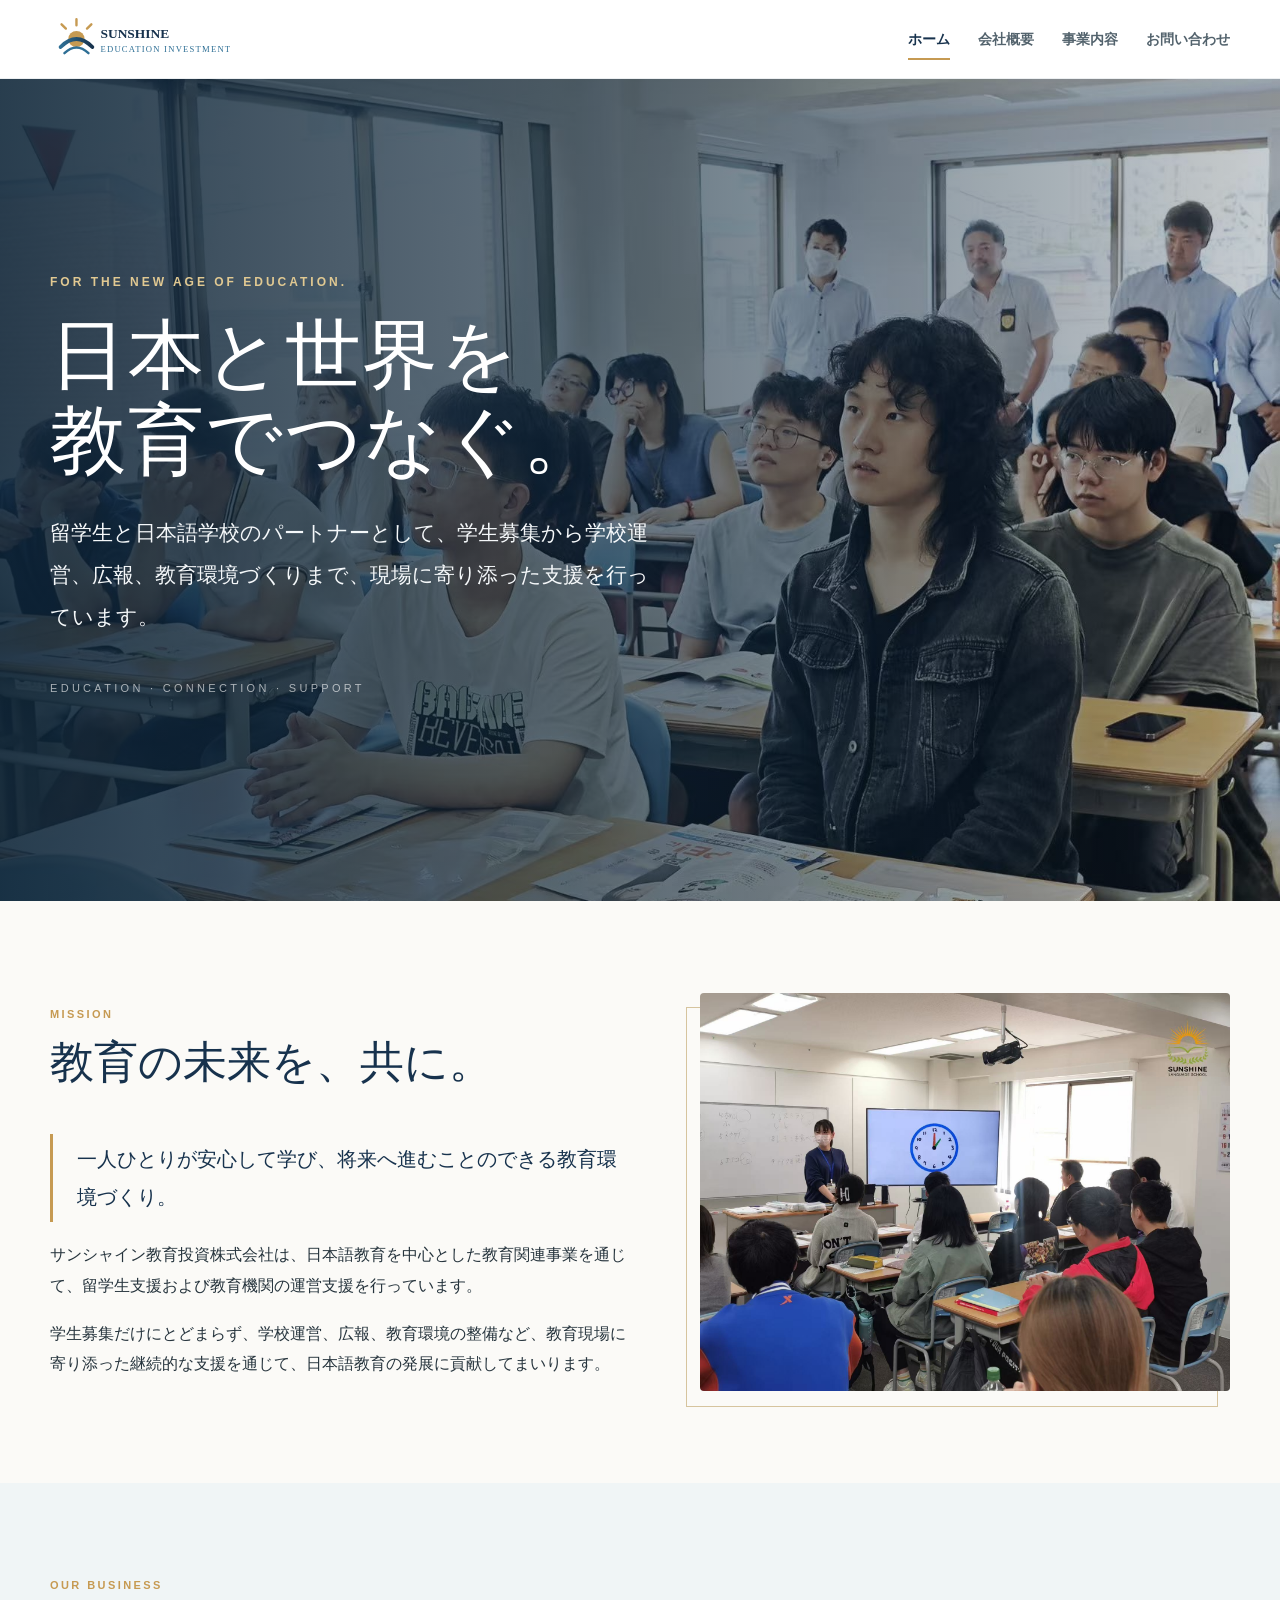
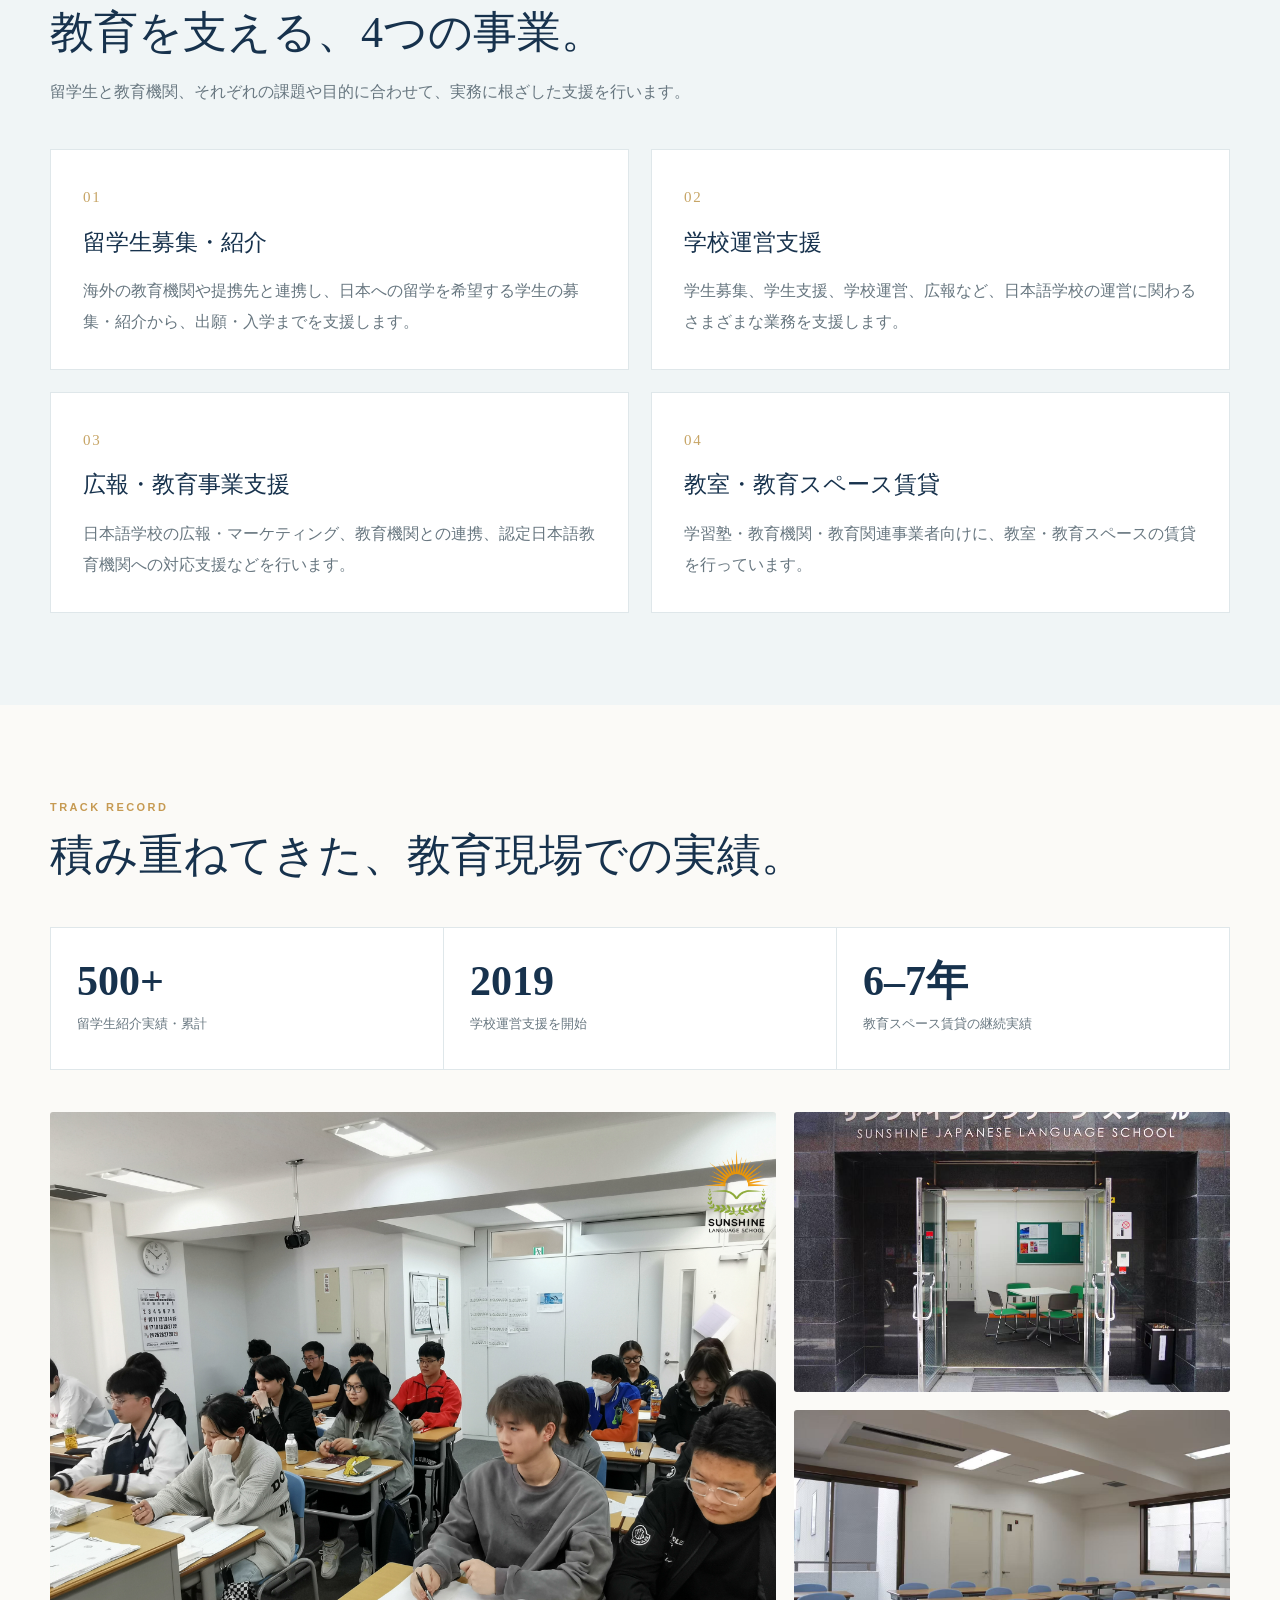
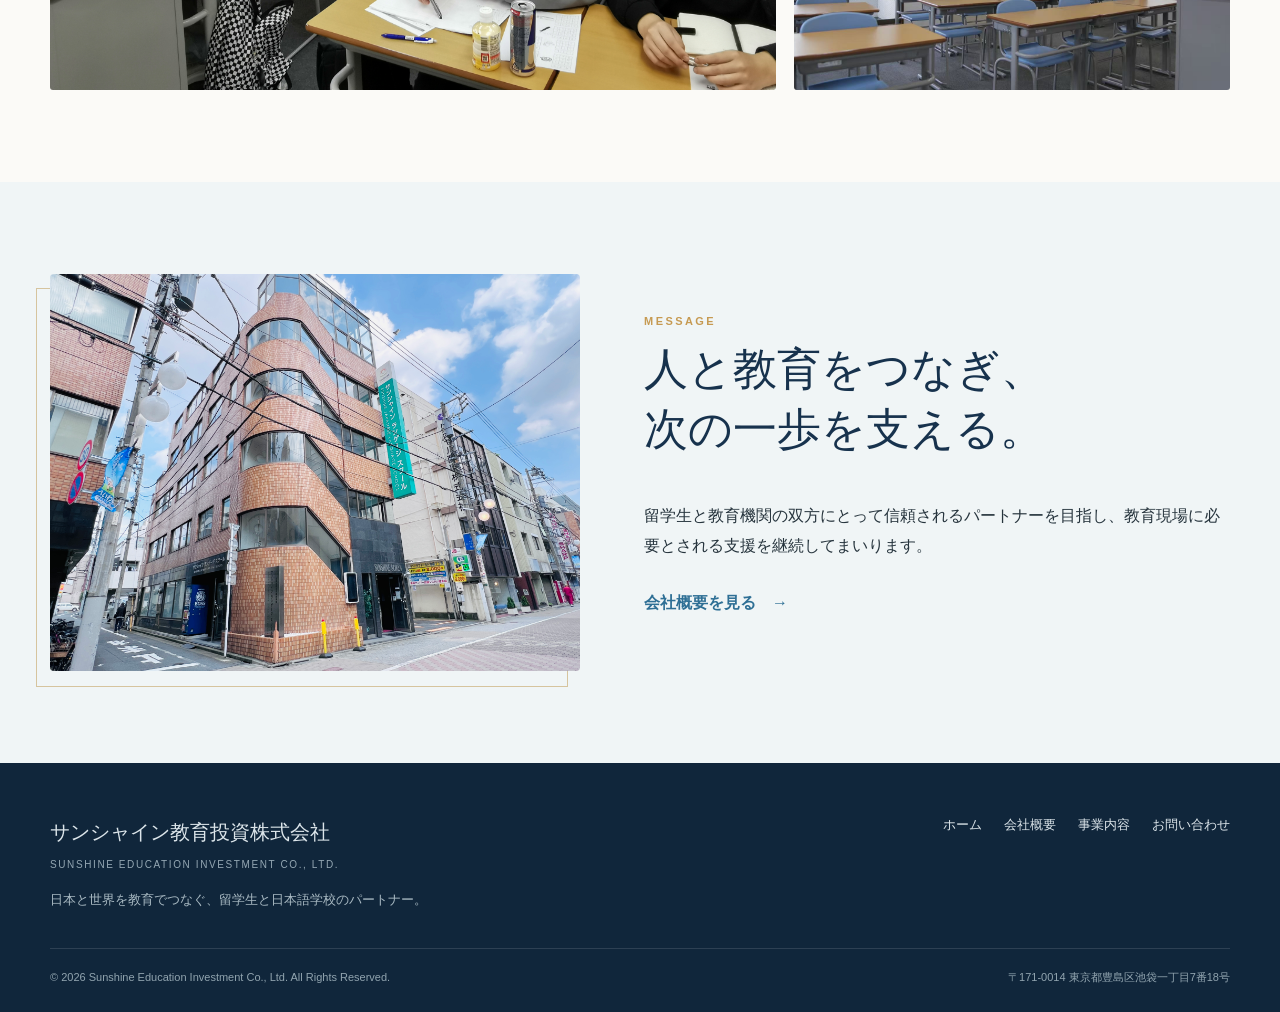
==== index.html @ 7b89a707 "Add files via upload" ====
<!doctype html>
<html lang="ja"><head>
<meta charset="utf-8">
<meta name="viewport" content="width=device-width, initial-scale=1">
<meta name="description" content="日本と世界を教育でつなぐ、留学生と日本語学校のパートナー。">
<title>ホーム｜サンシャイン教育投資株式会社</title>
<link rel="stylesheet" href="assets/style.css">
<script defer src="assets/site.js"></script>
</head><body><header class="site-header"><div class="container navbar">
<a class="brand" href="index.html"><img class="brand-logo" src="assets/logo.svg" alt="サンシャイン教育投資株式会社"></a>
<button class="menu-btn" type="button" aria-label="メニュー" aria-expanded="false">☰</button>
<nav class="nav"><a class="active" href="index.html">ホーム</a><a class="" href="about.html">会社概要</a><a class="" href="service.html">事業内容</a><a class="" href="contact.html">お問い合わせ</a></nav>
</div></header><main>
<section class="hero"><div class="hero-image" style="background-image:url('assets/img/classroom-students.jpg')"></div><div class="hero-content fade">
<p class="eyebrow">FOR THE NEW AGE OF EDUCATION.</p>
<h1>日本と世界を<br>教育でつなぐ。</h1>
<p class="hero-lead">留学生と日本語学校のパートナーとして、学生募集から学校運営、広報、教育環境づくりまで、現場に寄り添った支援を行っています。</p>
<p class="hero-en">EDUCATION · CONNECTION · SUPPORT</p>
</div></section>

<section class="section"><div class="container split">
<div class="prose"><div class="section-head"><div class="section-kicker">MISSION</div><h2 class="section-title">教育の未来を、共に。</h2></div>
<p class="highlight">一人ひとりが安心して学び、将来へ進むことのできる教育環境づくり。</p>
<p>サンシャイン教育投資株式会社は、日本語教育を中心とした教育関連事業を通じて、留学生支援および教育機関の運営支援を行っています。</p>
<p>学生募集だけにとどまらず、学校運営、広報、教育環境の整備など、教育現場に寄り添った継続的な支援を通じて、日本語教育の発展に貢献してまいります。</p>
</div>
<div class="image-frame"><img src="assets/img/teacher-support.jpg" alt="教育現場で学生を支援する様子"></div>
</div></section>

<section class="section alt"><div class="container"><div class="section-head"><div class="section-kicker">OUR BUSINESS</div><h2 class="section-title">教育を支える、4つの事業。</h2><p class="section-desc">留学生と教育機関、それぞれの課題や目的に合わせて、実務に根ざした支援を行います。</p></div>
<div class="service-grid">
<article class="service-card"><span class="service-no">01</span><h3>留学生募集・紹介</h3><p>海外の教育機関や提携先と連携し、日本への留学を希望する学生の募集・紹介から、出願・入学までを支援します。</p></article>
<article class="service-card"><span class="service-no">02</span><h3>学校運営支援</h3><p>学生募集、学生支援、学校運営、広報など、日本語学校の運営に関わるさまざまな業務を支援します。</p></article>
<article class="service-card"><span class="service-no">03</span><h3>広報・教育事業支援</h3><p>日本語学校の広報・マーケティング、教育機関との連携、認定日本語教育機関への対応支援などを行います。</p></article>
<article class="service-card"><span class="service-no">04</span><h3>教室・教育スペース賃貸</h3><p>学習塾・教育機関・教育関連事業者向けに、教室・教育スペースの賃貸を行っています。</p></article>
</div></div></section>

<section class="section"><div class="container"><div class="section-head"><div class="section-kicker">TRACK RECORD</div><h2 class="section-title">積み重ねてきた、教育現場での実績。</h2></div>
<div class="stat-grid"><div class="stat"><strong>500+</strong><span>留学生紹介実績・累計</span></div><div class="stat"><strong>2019</strong><span>学校運営支援を開始</span></div><div class="stat"><strong>6–7年</strong><span>教育スペース賃貸の継続実績</span></div></div>
<div style="height:42px"></div>
<div class="gallery"><img src="assets/img/classroom-study.jpg" alt="日本語学校の授業風景"><img src="assets/img/school-entrance.jpg" alt="サンシャインランゲージスクール入口"><img src="assets/img/empty-classroom.jpg" alt="教育スペース"></div>
</div></section>

<section class="section alt"><div class="container split reverse"><div class="image-frame"><img src="assets/img/school-building.jpg" alt="教育施設の外観"></div><div><div class="section-head"><div class="section-kicker">MESSAGE</div><h2 class="section-title">人と教育をつなぎ、<br>次の一歩を支える。</h2></div><p>留学生と教育機関の双方にとって信頼されるパートナーを目指し、教育現場に必要とされる支援を継続してまいります。</p><p style="margin-top:26px"><a href="about.html" style="color:var(--blue);font-weight:700;text-decoration:none">会社概要を見る　→</a></p></div></div></section>
</main><footer class="footer"><div class="container">
<div class="footer-grid"><div><div class="footer-brand">サンシャイン教育投資株式会社</div><div class="footer-en">SUNSHINE EDUCATION INVESTMENT CO., LTD.</div><p style="color:#a9bac3;font-size:13px;margin:14px 0 0;max-width:520px">日本と世界を教育でつなぐ、留学生と日本語学校のパートナー。</p></div>
<nav class="footer-nav"><a href="index.html">ホーム</a><a href="about.html">会社概要</a><a href="service.html">事業内容</a><a href="contact.html">お問い合わせ</a></nav></div>
<div class="footer-bottom"><span>© 2026 Sunshine Education Investment Co., Ltd. All Rights Reserved.</span><span>〒171-0014 東京都豊島区池袋一丁目7番18号</span></div>
</div></footer></body></html>
---- assets/style.css ----
:root{
  --navy:#17324d;
  --navy-deep:#10263b;
  --blue:#2e6f95;
  --sky:#eaf4f7;
  --gold:#c69a52;
  --cream:#fbfaf7;
  --ink:#26343d;
  --muted:#687780;
  --line:#dfe7ea;
  --white:#fff;
  --shadow:0 16px 42px rgba(16,38,59,.08);
}
*{box-sizing:border-box}
html{scroll-behavior:smooth}
body{margin:0;color:var(--ink);background:var(--cream);font-family:"Noto Sans JP","Yu Gothic",Meiryo,sans-serif;line-height:1.9}
a{color:inherit}
img{max-width:100%;display:block}
.container{width:min(1180px,calc(100% - 48px));margin:auto}
.site-header{position:sticky;top:0;z-index:100;background:rgba(255,255,255,.94);backdrop-filter:blur(14px);border-bottom:1px solid rgba(23,50,77,.08)}
.navbar{min-height:78px;display:flex;align-items:center;justify-content:space-between;gap:30px}
.brand{display:flex;align-items:center;text-decoration:none;gap:12px}.brand-logo{width:250px;height:auto}
.brand-mark{width:38px;height:38px;border-radius:50%;display:grid;place-items:center;color:#fff;background:linear-gradient(145deg,var(--blue),var(--navy));font-family:Georgia,serif;font-size:14px;letter-spacing:.08em}
.brand-name{font-family:Georgia,"Noto Serif JP",serif;font-weight:700;letter-spacing:.04em;color:var(--navy);line-height:1.25}
.brand-name small{display:block;font-family:"Noto Sans JP",sans-serif;font-size:9px;letter-spacing:.16em;color:#87939a;font-weight:600;margin-top:2px}
.nav{display:flex;align-items:center;gap:28px}
.nav a{text-decoration:none;font-size:14px;font-weight:600;color:#53636d;position:relative;padding:8px 0}
.nav a::after{content:"";position:absolute;left:0;right:100%;bottom:0;height:2px;background:var(--gold);transition:.25s}
.nav a:hover,.nav a.active{color:var(--navy)}
.nav a:hover::after,.nav a.active::after{right:0}
.menu-btn{display:none;border:0;background:none;font-size:24px;color:var(--navy)}

.hero{position:relative;min-height:calc(100vh - 78px);display:flex;align-items:center;overflow:hidden;background:#16334b}
.hero-image{position:absolute;inset:0;background-position:center;background-size:cover;filter:saturate(.8)}
.hero::after{content:"";position:absolute;inset:0;background:linear-gradient(90deg,rgba(12,35,54,.88) 0%,rgba(12,35,54,.64) 45%,rgba(12,35,54,.22) 100%)}
.hero-content{position:relative;z-index:2;width:min(1180px,calc(100% - 48px));margin:auto;padding:80px 0;color:#fff}
.eyebrow{font-size:12px;letter-spacing:.25em;text-transform:uppercase;color:#e1c992;font-weight:700;margin:0 0 20px}
.hero h1{font-family:Georgia,"Noto Serif JP",serif;font-size:clamp(42px,6vw,76px);line-height:1.12;font-weight:500;letter-spacing:.02em;margin:0 0 28px;max-width:780px}
.hero-lead{font-size:clamp(16px,2vw,21px);line-height:2;color:#f5f8fa;margin:0;max-width:620px}
.hero-en{margin-top:40px;font-size:11px;letter-spacing:.3em;color:rgba(255,255,255,.62)}
.page-hero{background:var(--navy);color:#fff;padding:74px 0 68px}
.page-hero h1{font-family:Georgia,"Noto Serif JP",serif;font-size:clamp(38px,5vw,58px);font-weight:500;margin:0 0 12px}
.page-hero p{margin:0;color:#dce7ec;font-size:16px}

.section{padding:92px 0}
.section.alt{background:#f0f5f6}
.section-head{margin-bottom:42px}
.section-kicker{font-size:11px;letter-spacing:.22em;color:var(--gold);font-weight:800;text-transform:uppercase;margin-bottom:8px}
.section-title{font-family:Georgia,"Noto Serif JP",serif;font-size:clamp(30px,4vw,44px);line-height:1.35;font-weight:500;color:var(--navy);margin:0}
.section-desc{max-width:720px;color:var(--muted);margin:14px 0 0}
.split{display:grid;grid-template-columns:1.05fr .95fr;gap:64px;align-items:center}
.split.reverse{grid-template-columns:.95fr 1.05fr}
.image-frame{position:relative}
.image-frame img{width:100%;height:100%;min-height:360px;object-fit:cover;border-radius:4px}
.image-frame::before{content:"";position:absolute;z-index:0;left:-14px;top:14px;width:100%;height:100%;border:1px solid #d6c49e;pointer-events:none}
.image-frame img{position:relative;z-index:1}
.prose p{margin:0 0 18px}
.prose p:last-child{margin-bottom:0}
.highlight{border-left:3px solid var(--gold);padding:6px 0 6px 24px;font-family:Georgia,"Noto Serif JP",serif;font-size:20px;color:var(--navy)}
.stat-grid{display:grid;grid-template-columns:repeat(3,1fr);gap:1px;background:var(--line);border:1px solid var(--line)}
.stat{background:#fff;padding:32px 26px}
.stat strong{display:block;font-family:Georgia,serif;font-size:42px;line-height:1;color:var(--navy)}
.stat span{display:block;margin-top:10px;font-size:13px;color:var(--muted)}
.service-grid{display:grid;grid-template-columns:repeat(2,1fr);gap:22px}
.service-card{background:#fff;border:1px solid var(--line);padding:32px;transition:.25s;position:relative;overflow:hidden}
.service-card:hover{transform:translateY(-4px);box-shadow:var(--shadow)}
.service-no{font-family:Georgia,serif;color:#c7a566;font-size:15px;letter-spacing:.12em}
.service-card h3{font-family:Georgia,"Noto Serif JP",serif;font-size:23px;color:var(--navy);font-weight:500;margin:8px 0 12px}
.service-card p{color:var(--muted);margin:0}
.service-card img{width:100%;height:220px;object-fit:cover;margin:22px 0 20px}
.timeline{position:relative;border-left:1px solid #cbd8dd;margin-left:9px}
.timeline-item{position:relative;padding:0 0 28px 34px}
.timeline-item::before{content:"";position:absolute;left:-6px;top:8px;width:11px;height:11px;border-radius:50%;background:var(--gold);box-shadow:0 0 0 5px var(--cream)}
.timeline-year{font-family:Georgia,serif;font-size:18px;color:var(--navy);font-weight:700}
.timeline-text{margin-top:3px;color:var(--muted)}
.gallery{display:grid;grid-template-columns:1.25fr .75fr;gap:18px}
.gallery img{width:100%;height:280px;object-fit:cover;border-radius:3px}
.gallery img:first-child{height:578px;grid-row:span 2}
.caption{padding:18px 0 0}
.caption h3{font-family:Georgia,"Noto Serif JP",serif;font-weight:500;color:var(--navy);margin:0 0 6px;font-size:22px}
.caption p{margin:0;color:var(--muted);font-size:14px}
.steps{display:grid;grid-template-columns:repeat(5,1fr);gap:0;border-top:1px solid var(--line);border-bottom:1px solid var(--line)}
.step{padding:30px 22px;border-right:1px solid var(--line);background:#fff}
.step:last-child{border-right:0}
.step-no{font-family:Georgia,serif;color:var(--gold);font-size:26px}
.step h3{font-size:16px;color:var(--navy);margin:7px 0}
.step p{font-size:13px;color:var(--muted);margin:0}
.company-table{display:grid;grid-template-columns:180px 1fr;border-top:1px solid var(--line)}
.company-row{display:contents}
.company-row > *{padding:20px 18px;border-bottom:1px solid var(--line)}
.company-row dt{background:#f3f6f6;color:var(--navy);font-weight:700}
.company-row dd{margin:0;background:#fff}
.vision-grid{display:grid;grid-template-columns:repeat(2,1fr);gap:18px}
.vision-card{background:#fff;padding:28px;border:1px solid var(--line)}
.vision-card h3{font-family:Georgia,"Noto Serif JP",serif;font-size:20px;color:var(--navy);font-weight:500;margin:0 0 10px}
.vision-card p{margin:0;color:var(--muted)}
.contact-layout{display:grid;grid-template-columns:1.1fr .9fr;gap:46px;align-items:start}
.form-card{background:#fff;border:1px solid var(--line);padding:36px}
.form-grid{display:grid;grid-template-columns:1fr 1fr;gap:20px}
.field.full{grid-column:1/-1}
label{display:block;font-size:13px;font-weight:700;color:var(--navy);margin-bottom:7px}
.req{color:#b66a45}
input,select,textarea{width:100%;font:inherit;border:1px solid #ccd8dd;border-radius:2px;padding:12px 13px;background:#fff;color:var(--ink);outline:none}
input:focus,select:focus,textarea:focus{border-color:var(--blue);box-shadow:0 0 0 3px rgba(46,111,149,.1)}
textarea{min-height:170px;resize:vertical}
.submit{margin-top:22px;width:100%;padding:14px 20px;border:0;background:var(--navy);color:#fff;font-weight:700;cursor:pointer;transition:.2s}
.submit:hover{background:var(--blue)}
.access-card{background:#fff;border:1px solid var(--line);overflow:hidden}
.access-card img{width:100%;height:300px;object-fit:cover}
.access-body{padding:28px}
.access-body h3{font-family:Georgia,"Noto Serif JP",serif;font-size:24px;color:var(--navy);font-weight:500;margin:0 0 12px}
.access-body p{color:var(--muted);margin:0 0 12px}
.footer{background:var(--navy-deep);color:#dce5ea;padding:50px 0 24px}
.footer-grid{display:grid;grid-template-columns:1.4fr .6fr;gap:40px}
.footer-brand{font-family:Georgia,serif;font-size:20px}
.footer-en{font-size:10px;letter-spacing:.16em;color:#94a7b3;margin-top:4px}
.footer-nav{display:flex;gap:22px;flex-wrap:wrap;justify-content:flex-end}
.footer-nav a{text-decoration:none;font-size:13px;color:#dce5ea}
.footer-bottom{border-top:1px solid rgba(255,255,255,.12);margin-top:35px;padding-top:18px;color:#91a4af;font-size:11px;display:flex;justify-content:space-between;gap:20px}
.fade{animation:fade .7s ease both}
@keyframes fade{from{opacity:0;transform:translateY(12px)}to{opacity:1;transform:none}}
@media(max-width:900px){
 .container,.hero-content{width:min(100% - 32px,720px)}
 .navbar{min-height:68px}.brand-logo{width:210px}.nav{display:none;position:absolute;left:0;right:0;top:68px;background:#fff;padding:14px 20px 20px;flex-direction:column;align-items:stretch;gap:2px;border-bottom:1px solid var(--line);box-shadow:0 12px 30px rgba(16,38,59,.08)}
 .nav.open{display:flex}.nav a{padding:11px 4px}.menu-btn{display:block}
 .hero{min-height:78vh}.hero-content{padding:60px 0}.hero h1{font-size:44px}.hero::after{background:linear-gradient(90deg,rgba(12,35,54,.9),rgba(12,35,54,.55))}
 .section{padding:68px 0}.split,.split.reverse,.contact-layout{grid-template-columns:1fr;gap:38px}
 .service-grid,.vision-grid{grid-template-columns:1fr}.stat-grid{grid-template-columns:1fr}
 .steps{grid-template-columns:1fr}.step{border-right:0;border-bottom:1px solid var(--line)}.step:last-child{border-bottom:0}
 .gallery{grid-template-columns:1fr}.gallery img,.gallery img:first-child{height:260px;grid-row:auto}
 .company-table{grid-template-columns:1fr}.company-row > *{padding:13px 14px}.company-row dt{border-bottom:0;padding-bottom:5px}.company-row dd{padding-top:5px}
 .form-grid{grid-template-columns:1fr}.field.full{grid-column:auto}
 .footer-grid{grid-template-columns:1fr}.footer-nav{justify-content:flex-start}.footer-bottom{flex-direction:column}
}

/* Mobile refinements */
@media (max-width: 600px){
  html{scroll-padding-top:68px}
  body{font-size:15px;line-height:1.8;overflow-x:hidden}
  .container,.hero-content{width:calc(100% - 32px)}
  .site-header{position:sticky}
  .navbar{min-height:64px;gap:12px}
  .brand{min-width:0;gap:8px}
  .brand-logo{width:min(205px,72vw);height:auto}
  .menu-btn{width:44px;height:44px;display:grid;place-items:center;padding:0;font-size:25px;line-height:1;flex:0 0 44px;cursor:pointer}
  .nav{top:64px;padding:8px 16px 14px;gap:0}
  .nav a{font-size:14px;padding:13px 5px;border-bottom:1px solid #edf1f2}
  .nav a:last-child{border-bottom:0}

  .hero{min-height:calc(100svh - 64px);min-height:560px;align-items:flex-end}
  .hero-content{padding:54px 0 62px}
  .hero::after{background:linear-gradient(180deg,rgba(12,35,54,.28) 0%,rgba(12,35,54,.58) 42%,rgba(12,35,54,.92) 100%)}
  .hero h1{font-size:clamp(36px,11vw,48px);line-height:1.22;margin-bottom:20px}
  .hero-lead{font-size:15px;line-height:1.9}
  .hero-en{font-size:9px;letter-spacing:.2em;margin-top:28px}
  .eyebrow{font-size:10px;letter-spacing:.18em;margin-bottom:13px}

  .page-hero{padding:50px 0 44px}
  .page-hero h1{font-size:38px;line-height:1.2}
  .page-hero p{font-size:14px;line-height:1.8}

  .section{padding:58px 0}
  .section-head{margin-bottom:30px}
  .section-kicker{font-size:10px;letter-spacing:.18em}
  .section-title{font-size:30px;line-height:1.4}
  .section-desc{font-size:14px;line-height:1.85}
  .split,.split.reverse,.contact-layout{gap:30px}
  .prose p{margin-bottom:15px}
  .highlight{font-size:18px;padding-left:18px;line-height:1.75}

  .image-frame{margin-left:10px}
  .image-frame::before{left:-10px;top:10px}
  .image-frame img{min-height:230px;max-height:360px}

  .service-grid{gap:14px}
  .service-card{padding:24px 20px}
  .service-card h3{font-size:21px}
  .service-card p{font-size:14px;line-height:1.8}
  .service-card img{height:190px;margin:18px 0 16px}

  .stat-grid{gap:1px}
  .stat{padding:25px 20px}
  .stat strong{font-size:36px}
  .stat span{font-size:12px}

  .gallery{gap:12px}
  .gallery img,.gallery img:first-child{height:220px}
  .caption h3{font-size:20px}
  .caption p{font-size:13px}

  .timeline{margin-left:6px}
  .timeline-item{padding:0 0 24px 25px}
  .timeline-year{font-size:17px}
  .timeline-text{font-size:14px}

  .steps{margin-left:0;margin-right:0}
  .step{padding:23px 18px}
  .step-no{font-size:23px}
  .step h3{font-size:15px}
  .step p{font-size:13px;line-height:1.75}

  .company-table{display:block}
  .company-row{display:block}
  .company-row > *{display:block;padding:11px 14px}
  .company-row dt{padding-bottom:4px;border-bottom:0;font-size:13px}
  .company-row dd{padding-top:4px;font-size:14px;word-break:break-word}

  .vision-grid{gap:12px}
  .vision-card{padding:22px 20px}
  .vision-card h3{font-size:19px}
  .vision-card p{font-size:14px;line-height:1.8}

  .form-card{padding:24px 18px}
  .form-grid{gap:16px}
  input,select,textarea{font-size:16px;padding:12px}
  textarea{min-height:150px}
  .submit{padding:15px 18px;font-size:15px}
  .access-card img{height:230px}
  .access-body{padding:22px 20px}
  .access-body h3{font-size:21px}
  .access-body p{font-size:14px}

  .footer{padding:40px 0 20px}
  .footer-grid{gap:28px}
  .footer-brand{font-size:18px}
  .footer-nav{display:grid;grid-template-columns:1fr 1fr;gap:0}
  .footer-nav a{padding:8px 0;font-size:13px}
  .footer-bottom{margin-top:28px;padding-top:15px;font-size:10px;line-height:1.7}
}

@media (max-width: 380px){
  .container,.hero-content{width:calc(100% - 24px)}
  .brand-logo{width:185px}
  .hero h1{font-size:35px}
  .section-title{font-size:28px}
  .service-card{padding:21px 17px}
}
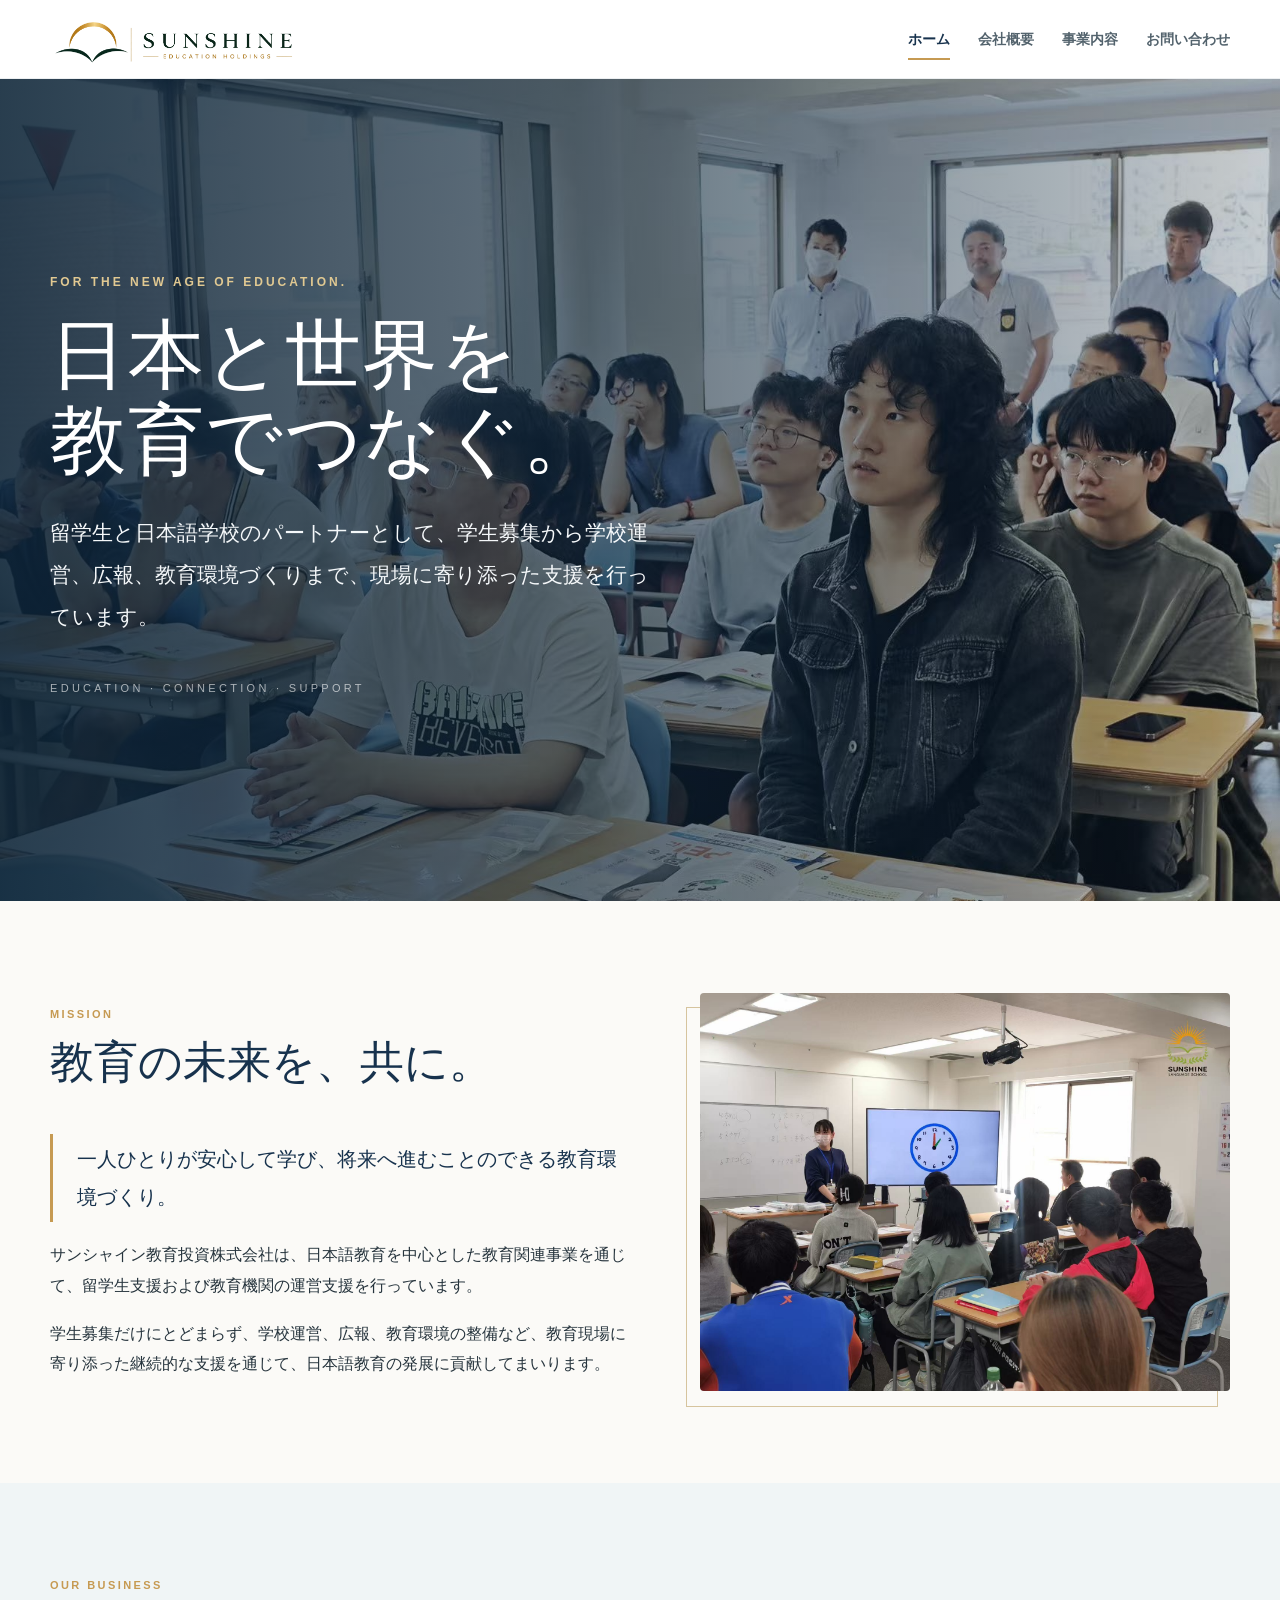
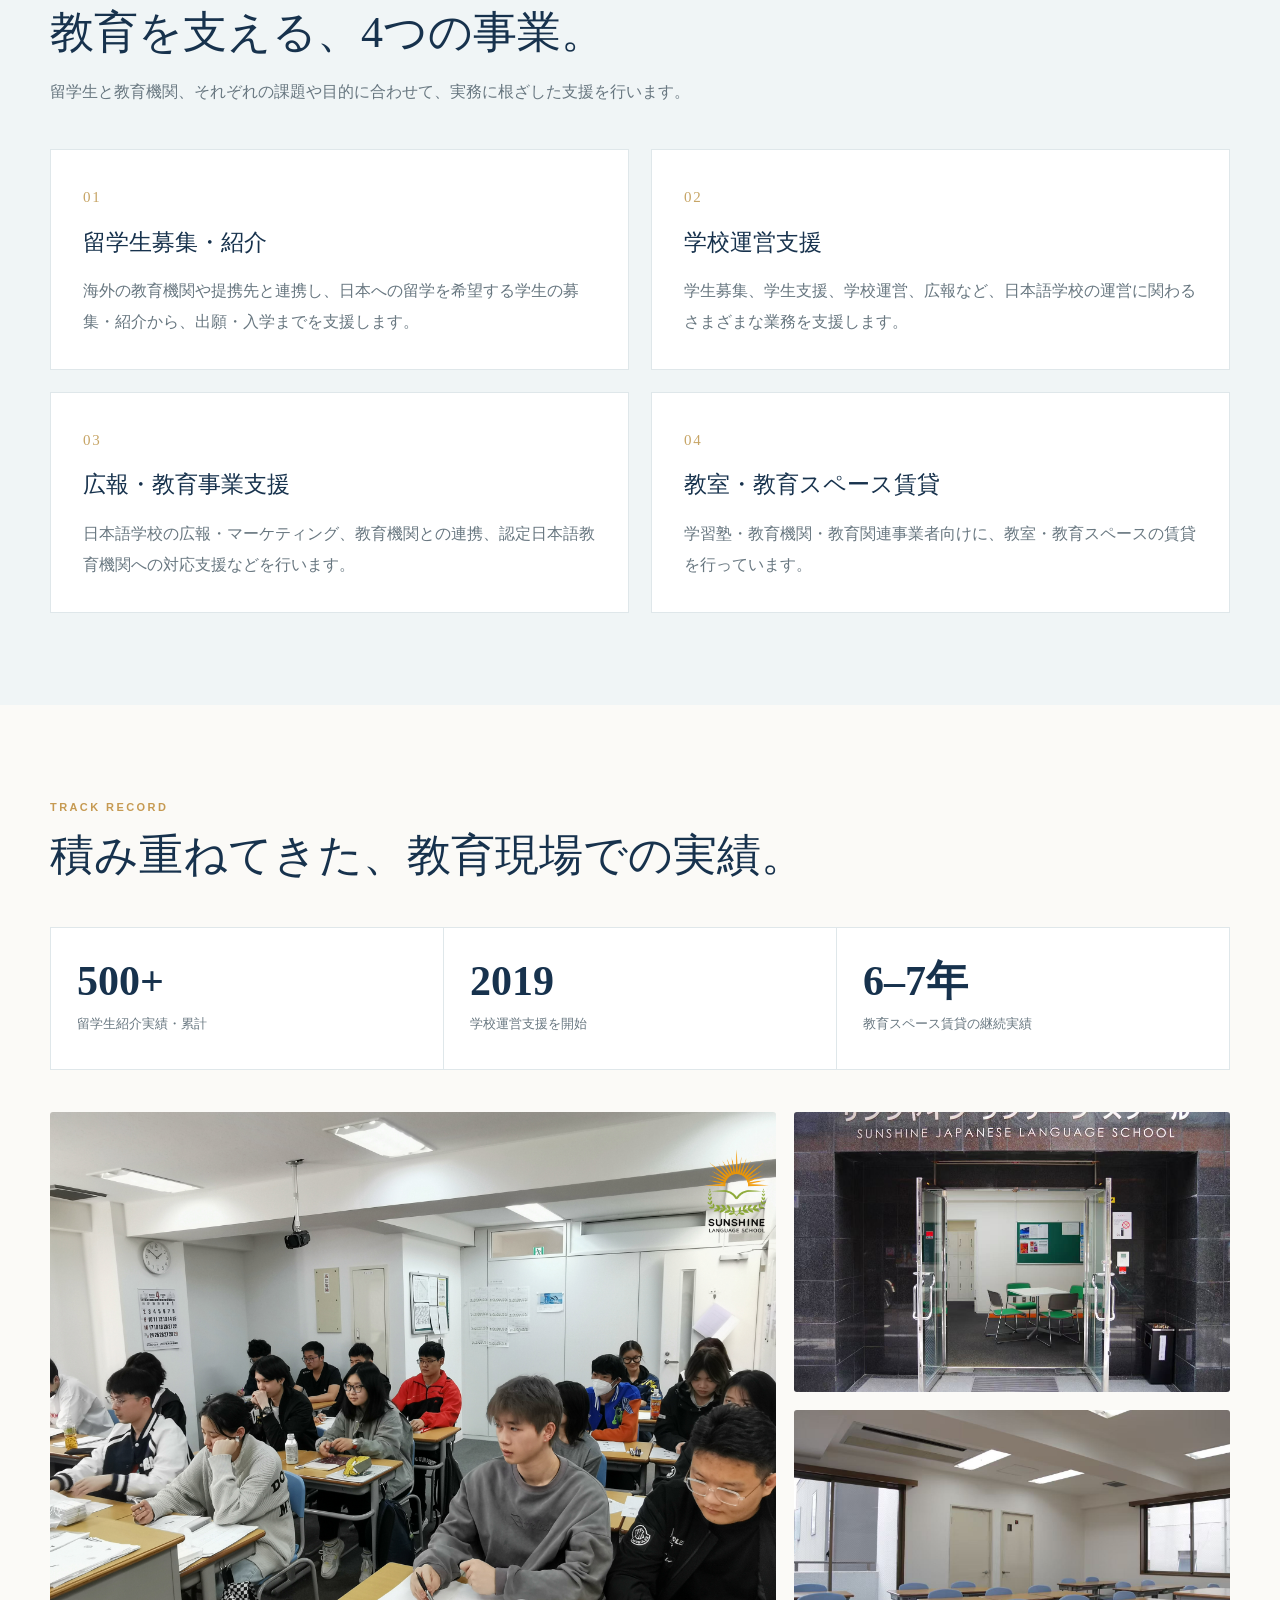
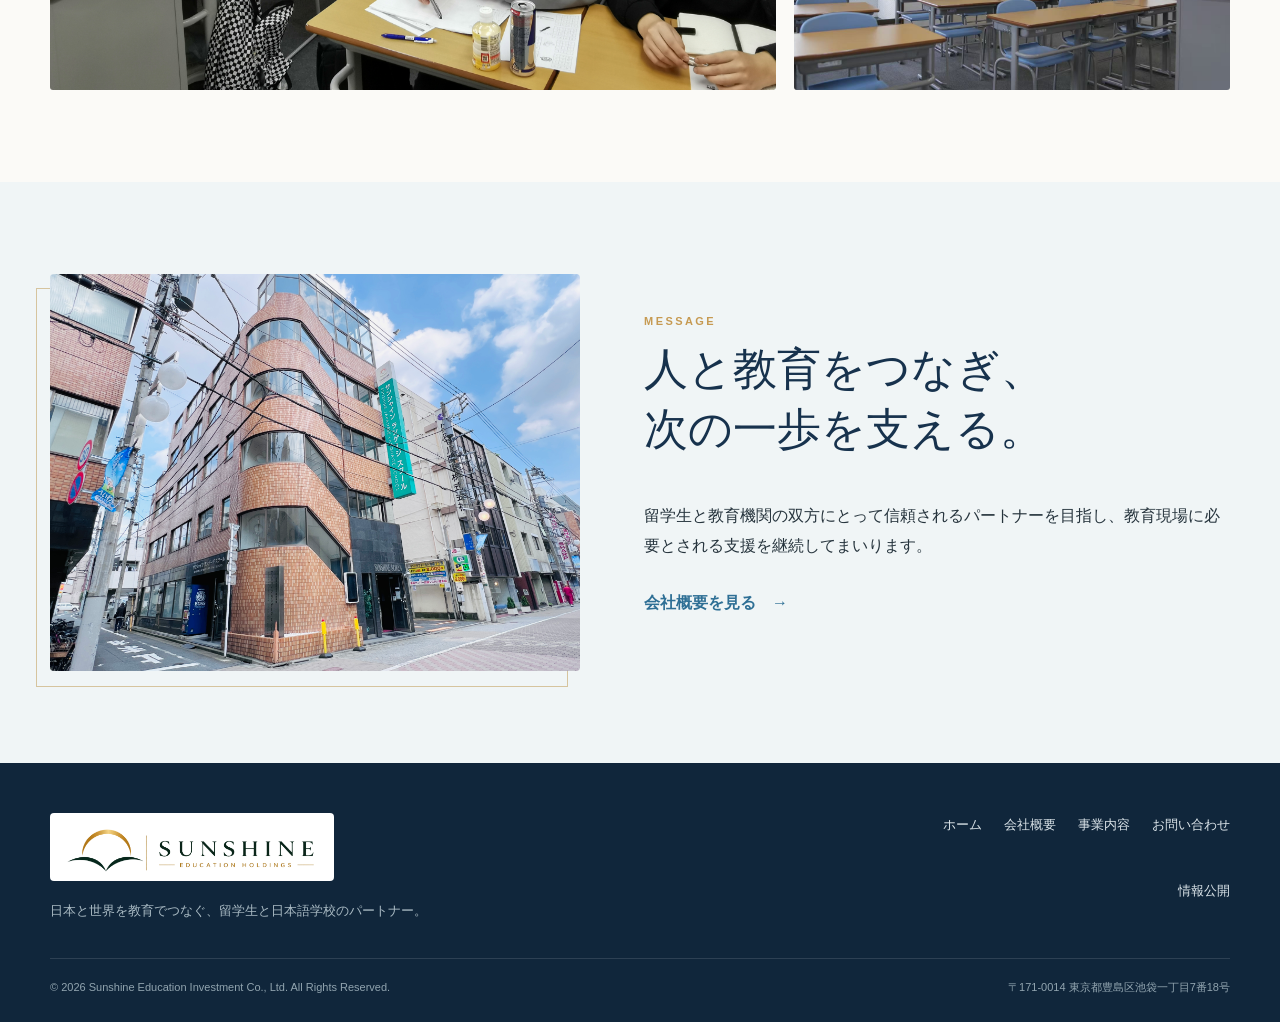
==== commit e0a0d05e: "Add files via upload" ====
--- a/index.html
+++ b/index.html
@@ -7,7 +7,7 @@
 <link rel="stylesheet" href="assets/style.css">
 <script defer src="assets/site.js"></script>
 </head><body><header class="site-header"><div class="container navbar">
-<a class="brand" href="index.html"><img class="brand-logo" src="assets/logo.svg" alt="サンシャイン教育投資株式会社"></a>
+<a class="brand" href="index.html"><img class="brand-logo" src="assets/img/sunshine-logo.png" alt="サンシャイン教育投資株式会社"></a>
 <button class="menu-btn" type="button" aria-label="メニュー" aria-expanded="false">☰</button>
 <nav class="nav"><a class="active" href="index.html">ホーム</a><a class="" href="about.html">会社概要</a><a class="" href="service.html">事業内容</a><a class="" href="contact.html">お問い合わせ</a></nav>
 </div></header><main>
@@ -43,7 +43,7 @@
 
 <section class="section alt"><div class="container split reverse"><div class="image-frame"><img src="assets/img/school-building.jpg" alt="教育施設の外観"></div><div><div class="section-head"><div class="section-kicker">MESSAGE</div><h2 class="section-title">人と教育をつなぎ、<br>次の一歩を支える。</h2></div><p>留学生と教育機関の双方にとって信頼されるパートナーを目指し、教育現場に必要とされる支援を継続してまいります。</p><p style="margin-top:26px"><a href="about.html" style="color:var(--blue);font-weight:700;text-decoration:none">会社概要を見る　→</a></p></div></div></section>
 </main><footer class="footer"><div class="container">
-<div class="footer-grid"><div><div class="footer-brand">サンシャイン教育投資株式会社</div><div class="footer-en">SUNSHINE EDUCATION INVESTMENT CO., LTD.</div><p style="color:#a9bac3;font-size:13px;margin:14px 0 0;max-width:520px">日本と世界を教育でつなぐ、留学生と日本語学校のパートナー。</p></div>
-<nav class="footer-nav"><a href="index.html">ホーム</a><a href="about.html">会社概要</a><a href="service.html">事業内容</a><a href="contact.html">お問い合わせ</a></nav></div>
+<div class="footer-grid"><div><div class="footer-brand"><img class="footer-logo" src="assets/img/sunshine-logo.png" alt="サンシャイン教育投資株式会社"></div><p style="color:#a9bac3;font-size:13px;margin:14px 0 0;max-width:520px">日本と世界を教育でつなぐ、留学生と日本語学校のパートナー。</p></div>
+<nav class="footer-nav"><a href="index.html">ホーム</a><a href="about.html">会社概要</a><a href="service.html">事業内容</a><a href="contact.html">お問い合わせ</a><a href="information.html">情報公開</a></nav></div>
 <div class="footer-bottom"><span>© 2026 Sunshine Education Investment Co., Ltd. All Rights Reserved.</span><span>〒171-0014 東京都豊島区池袋一丁目7番18号</span></div>
 </div></footer></body></html>
--- a/assets/style.css
+++ b/assets/style.css
@@ -20,7 +20,7 @@
 .container{width:min(1180px,calc(100% - 48px));margin:auto}
 .site-header{position:sticky;top:0;z-index:100;background:rgba(255,255,255,.94);backdrop-filter:blur(14px);border-bottom:1px solid rgba(23,50,77,.08)}
 .navbar{min-height:78px;display:flex;align-items:center;justify-content:space-between;gap:30px}
-.brand{display:flex;align-items:center;text-decoration:none;gap:12px}.brand-logo{width:250px;height:auto}
+.brand{display:flex;align-items:center;text-decoration:none;gap:12px}.brand-logo{width:250px;height:auto;object-fit:contain}.footer-brand{display:inline-flex;align-items:center;background:#fff;padding:7px 12px;border-radius:4px}.footer-logo{display:block;width:260px;height:auto;max-width:100%}
 .brand-mark{width:38px;height:38px;border-radius:50%;display:grid;place-items:center;color:#fff;background:linear-gradient(145deg,var(--blue),var(--navy));font-family:Georgia,serif;font-size:14px;letter-spacing:.08em}
 .brand-name{font-family:Georgia,"Noto Serif JP",serif;font-weight:700;letter-spacing:.04em;color:var(--navy);line-height:1.25}
 .brand-name small{display:block;font-family:"Noto Sans JP",sans-serif;font-size:9px;letter-spacing:.16em;color:#87939a;font-weight:600;margin-top:2px}
@@ -134,6 +134,13 @@
  .footer-grid{grid-template-columns:1fr}.footer-nav{justify-content:flex-start}.footer-bottom{flex-direction:column}
 }
 
+
+/* Public information / career-up */
+.publication-date{margin:-4px 0 28px;color:var(--muted);font-size:14px}.public-section{margin-top:72px}.compact-head{margin-bottom:26px}.public-table{box-shadow:0 8px 28px rgba(16,38,59,.045)}
+.public-table-wrap{overflow-x:auto;margin-top:26px}.data-table{width:100%;border-collapse:collapse;background:#fff;border:1px solid var(--line);min-width:680px}.data-table th,.data-table td{padding:18px 20px;border-bottom:1px solid var(--line);text-align:left;vertical-align:middle}.data-table th{background:#f3f6f6;color:var(--navy);font-size:13px}.data-table td{font-size:14px}.data-table tr:last-child td{border-bottom:0}.data-table td:last-child,.data-table th:last-child{text-align:center;white-space:nowrap}.data-table .total-row td{font-weight:700;background:#fafbfb;color:var(--navy)}
+.period-grid{display:grid;grid-template-columns:repeat(2,1fr);gap:18px;margin-top:26px}.period-card{background:#fff;border:1px solid var(--line);padding:30px 28px;position:relative}.period-card::before{content:"";position:absolute;left:0;top:0;bottom:0;width:3px;background:var(--gold)}.period-card span{display:block;color:var(--muted);font-size:13px}.period-card strong{display:block;margin-top:8px;font-family:Georgia,"Noto Serif JP",serif;color:var(--navy);font-size:42px;line-height:1.15;font-weight:500}.period-card small{font-family:"Noto Sans JP",sans-serif;font-size:16px}.note{margin:18px 0 0;color:var(--muted);font-size:13px}.public-contact-link{margin:24px 0 0}.public-contact-link a{color:var(--blue);font-weight:700;text-decoration:none}.public-contact-link a:hover{text-decoration:underline}
+@media(max-width:600px){.public-section{margin-top:52px}.data-table{min-width:0}.data-table,.data-table tbody,.data-table tr,.data-table th,.data-table td{display:block;width:100%}.data-table thead{display:none}.data-table tr{border-bottom:1px solid var(--line)}.data-table tr:last-child{border-bottom:0}.data-table td{border-bottom:0;padding:8px 14px;font-size:14px}.data-table td:first-child{padding-top:14px;font-weight:700;color:var(--navy);background:#f3f6f6}.data-table td:nth-child(2){padding-top:8px}.data-table td:last-child{text-align:left;padding-bottom:14px;font-weight:700}.data-table .total-row td{background:#fff}.data-table .total-row td:first-child{background:#f3f6f6}.period-grid{grid-template-columns:1fr;gap:12px}.period-card{padding:24px 22px}.period-card strong{font-size:36px}.public-table .company-row dt{font-size:13px}.public-table .company-row dd{font-size:14px}}
+
 /* Mobile refinements */
 @media (max-width: 600px){
   html{scroll-padding-top:68px}
@@ -223,7 +230,7 @@
 
   .footer{padding:40px 0 20px}
   .footer-grid{gap:28px}
-  .footer-brand{font-size:18px}
+  .footer-brand{font-size:18px}.footer-logo{width:min(220px,72vw)}
   .footer-nav{display:grid;grid-template-columns:1fr 1fr;gap:0}
   .footer-nav a{padding:8px 0;font-size:13px}
   .footer-bottom{margin-top:28px;padding-top:15px;font-size:10px;line-height:1.7}
@@ -236,3 +243,24 @@
   .section-title{font-size:28px}
   .service-card{padding:21px 17px}
 }
+
+
+/* Information disclosure index */
+.public-list{display:grid;gap:16px;max-width:960px}
+.public-list-item{display:grid;grid-template-columns:1fr auto auto;gap:28px;align-items:center;background:#fff;border:1px solid var(--line);padding:28px 30px;text-decoration:none;transition:.25s;box-shadow:0 8px 28px rgba(16,38,59,.04)}
+.public-list-item:hover{transform:translateY(-3px);box-shadow:var(--shadow);border-color:#cbd9df}
+.public-list-main h3{font-family:Georgia,"Noto Serif JP",serif;font-size:22px;line-height:1.5;font-weight:500;color:var(--navy);margin:0 0 8px}
+.public-list-main p{font-size:14px;color:var(--muted);margin:0}
+.public-list-meta{text-align:right;white-space:nowrap}
+.public-list-meta span{display:block;font-size:11px;color:var(--muted);letter-spacing:.08em}
+.public-list-meta time{display:block;margin-top:3px;font-size:13px;font-weight:700;color:var(--navy)}
+.public-list-arrow{font-size:24px;color:var(--gold);transition:transform .2s}
+.public-list-item:hover .public-list-arrow{transform:translateX(4px)}
+@media(max-width:600px){
+  .public-list-item{grid-template-columns:1fr auto;gap:14px 18px;padding:22px 20px}
+  .public-list-main{grid-column:1/-1}
+  .public-list-main h3{font-size:19px}
+  .public-list-main p{font-size:13px}
+  .public-list-meta{text-align:left}
+  .public-list-arrow{justify-self:end}
+}
